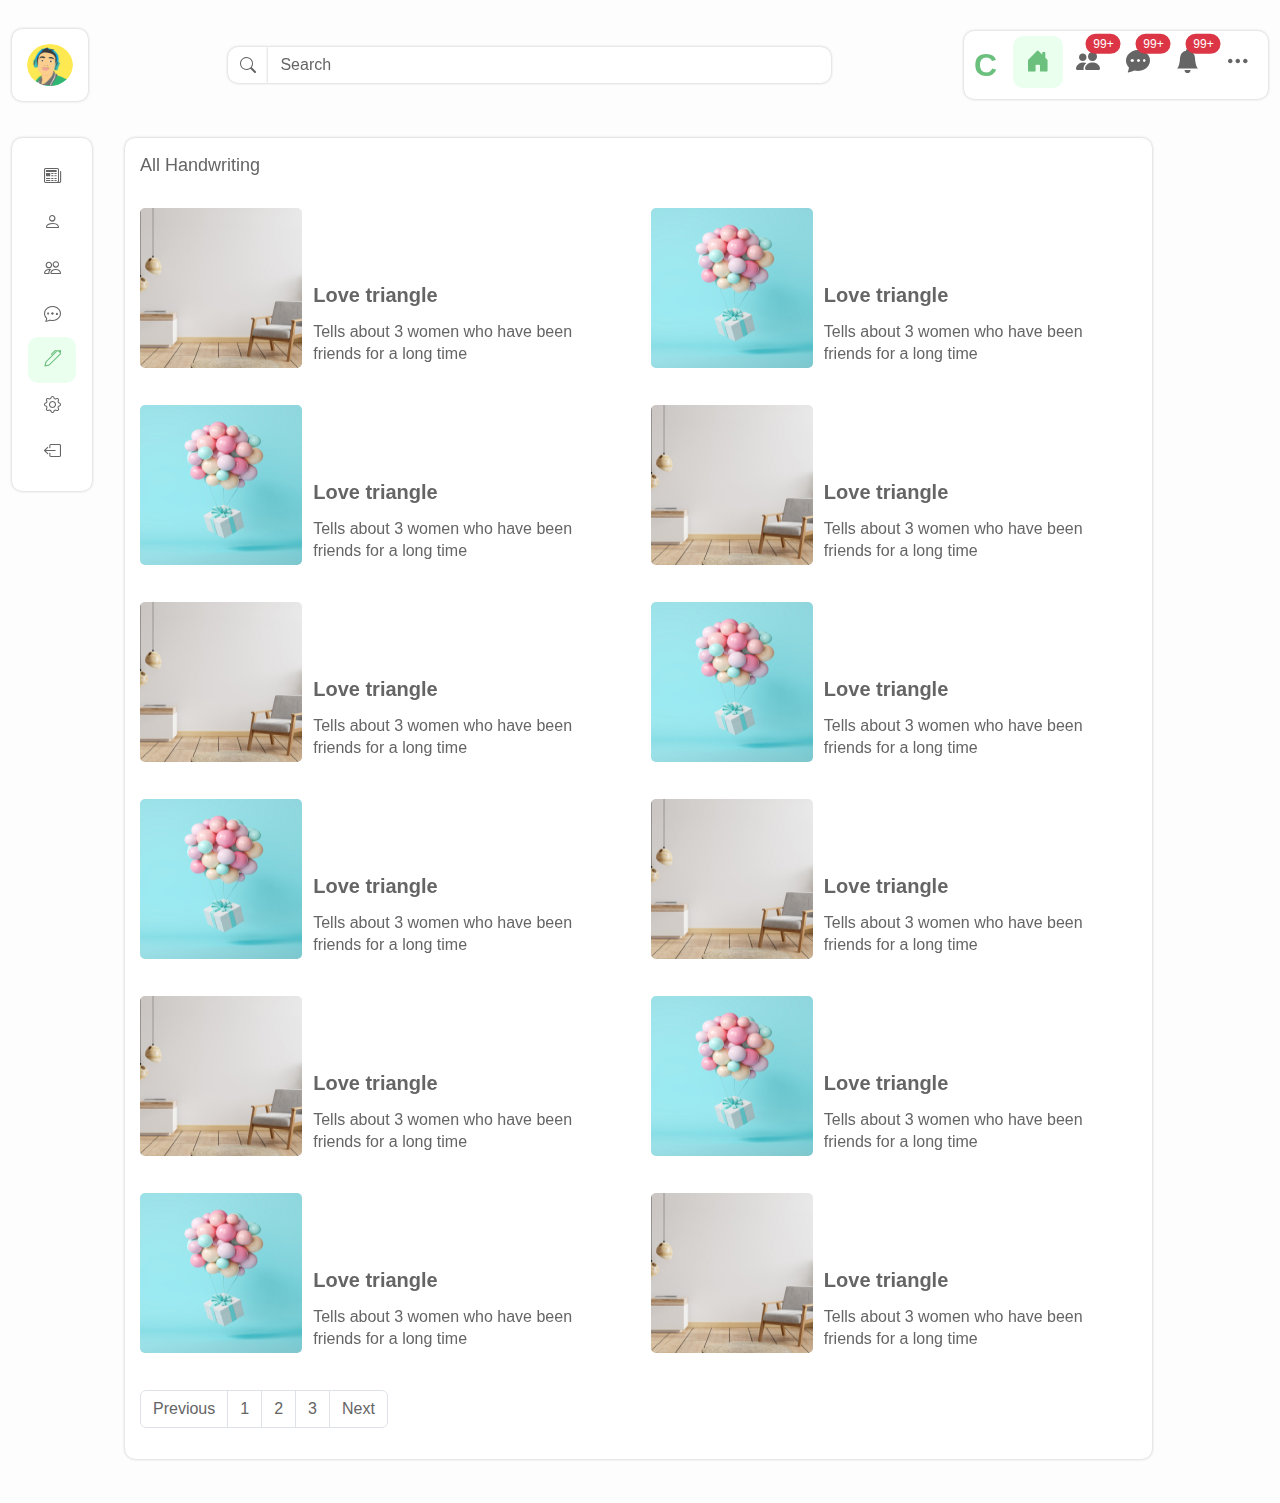
==== handwriting.html @ 47531dc4 "first commit" ====
<!DOCTYPE html>
<html lang="en">
  <head>
    <meta charset="utf-8" />
    <meta
      name="viewport"
      content="width=device-width, initial-scale=1, shrink-to-fit=no"
    />
    <meta name="description" content="" />
    <meta name="author" content="" />

    <title>Handwriting - Curhatan</title>

    <link href="https://unpkg.com/aos@2.3.1/dist/aos.css" rel="stylesheet" />
    <link href="style/style.css" rel="stylesheet" />
    <link href="https://cdn.jsdelivr.net/npm/bootstrap@5.0.2/dist/css/bootstrap.min.css" rel="stylesheet">
    <link rel="stylesheet" href="https://cdn.jsdelivr.net/npm/bootstrap-icons@1.5.0/font/bootstrap-icons.css">
    <link href="/vendor/owl/css/owl.carousel.min.css">
    <link href="/vendor/owl/css/owl.theme.default.min.css">
   
  </head>

  <body style="background-color: #fdfdfd";>
    
        <nav class="navbar navbar-light navbar-expand-lg bg-none mt-3">
            <div class="container-fluid">
                <div class="navbar-brand brand-profil" data-aos="fade-right"
                data-aos-offset="300"
                data-aos-easing="ease-in-sine">
            <a href="#" class="profil-home d-flex">
                <img src="images/vektorku2 1.svg" class="rounded-circle" alt="#">
                    <div class="list-group list-group-flush list-text-profil">
                        <h4 class="list-group-item list-profil-home list-text-title">Alfian syahputra</h4>
                    <p class="list-group-item list-profil-home">@alfiansyahptr</p>
                </div>
            </a>
        </div>
        <form class="d-flex form-search" data-aos="fade-down"
         data-aos-offset="300"
            data-aos-easing="ease-in-sine">
                    <span class="input-group-text" id="addon-wrapping"><i class="bi bi-search"></i></span>
                <input class="form-control me-2" type="search"  placeholder="Search" aria-label="Search">
            </form>
        <button class="navbar-toggler" type="button" data-bs-toggle="collapse" data-bs-target="#navbarNav"
            aria-controls="navbarSupportedContent" aria-expanded="false" aria-label="Toggle navigation" data-aos="fade-left"
         data-aos-offset="300"
         data-aos-easing="ease-in-sine">
                <span class="navbar-toggler-icon"></span>
            </button>
        <div class="collapse navbar-collapse navbar-collapse-home" id="navbarNav" data-aos="fade-left"
         data-aos-offset="300"
         data-aos-easing="ease-in-sine">
            <ul class="navbar-nav nav-home ">
                <li class="navbar-brand  ">
                    C
                </li>
                <li class="nav-item">
                    <a class="nav-link active" aria-current="page" href="#"><i class="bi bi-house-door-fill"></i></a>
                </li>
                <li class="nav-item">
                    <a class="nav-link position-relative" href="#"><i class="bi bi-people-fill"> </i>
                        <span class="position-absolute top-0 start-100 translate-middle badge rounded-pill bg-danger badge-home mt-2">
                        99+
                        <span class="visually-hidden">unread messages</span>
                    </span></a>
                </li>
                <li class="nav-item">
                    <a class="nav-link position-relative" href="#"><i class="bi bi-chat-dots-fill"></i>
                        <span class="position-absolute top-0 start-100 translate-middle badge rounded-pill bg-danger badge-home mt-2">
                        99+
                        <span class="visually-hidden">unread messages</span>
                    </span></a>
                </li>
                <li class="nav-item">
                    <a class="nav-link position-relative" href="#"><i class="bi bi-bell-fill"></i>
                        <span class="position-absolute top-0 start-100 translate-middle badge rounded-pill bg-danger badge-home mt-2">
                        99+
                        <span class="visually-hidden">unread messages</span>
                    </span></a>
                </li>
                <li class="nav-item">
                    <a class="nav-link" href="#"><i class="bi bi-three-dots"></i></a>
                </li>
            </ul>
        </div>
      
    </div>
</nav>

<div class="page-content-home mt-4 mb-4">
    <div class="container-fluid">
        <div class="d-flex">
            <div class="section-bar-left" data-aos="fade-right"
     data-aos-offset="300"
     data-aos-easing="ease-in-sine">
            <div class="list-menu-home p-3 ">
                <div class="list-group list-group-flush list-menu" >
                    <a href="home.html" class="list-group-item list-group-item-action">
                    <i class="bi bi-newspaper"></i><span>News feed</span></a>
                    <a href="profil.html" class="list-group-item list-group-item-action">
                    <i class="bi bi-person"></i><span>Profil</span></a>
                    <a href="#" class="list-group-item list-group-item-action">
                    <i class="bi bi-people"></i><span>Other users</span></a>
                    <a href="#" class="list-group-item list-group-item-action">
                    <i class="bi bi-chat-dots"></i><span>Chat</span></a>
                    <a href="handwriting.html" class="list-group-item list-group-item-action active">
                    <i class="bi bi-pen"></i><span>Hand writing</span></a>
                    <a href="#" class="list-group-item list-group-item-action">
                    <i class="bi bi-gear"></i><span>Setting</span></a>
                    <a href="#" class="list-group-item list-group-item-action">
                    <i class="bi bi-box-arrow-left"></i><span>Exit</span></a>
                </div>
            </div>
        </div>

        <!--Content-->
     <div class="section-content-home" data-aos="fade-up"
     data-aos-offset="300"
     data-aos-easing="ease-in-sine">
     <div class="row">
         <div class="col-sm-12">
             <div class="page-handwriting">
                 <div class="sq">
                    <div class="text-title">
                        <h3 class="title-page">
                            All Handwriting
                        </h3>
                        </div>
                        <div class="handwriting-a">
                          <div class="sec-col">
                              <div class="row">
                                <div class="col-md-6">
                                    <a href="read-handwriting.html" class="handwriting-link">
                                    <div class="card mb-4 card-handwriting" style="max-width: 100%;">
                                        <div class="row g-0">
                                            <div class="col-md-4">
                                                <img src="/images/living-room.jpg" class="img-fluid rounded-start" alt="#">
                                            </div>
                                            <div class="col-md-8">
                                                <div class="card-body card-my-handwriting">
                                                    <h5 class="card-title">Love triangle</h5>
                                                    <p class="card-text">Tells about 3 women who have been friends for a long time</p>
                                                </div>
                                            </div>
                                        </div>
                                    </div>
                                    </a>
                                </div>
                                <div class="col-md-6">
                                    <a href="read-handwriting.html" class="handwriting-link">
                                    <div class="card mb-4 card-handwriting" style="max-width: 100%;">
                                        <div class="row g-0">
                                            <div class="col-md-4">
                                                <img src="/images/ballons.jpg" class="img-fluid rounded-start" alt="#">
                                            </div>
                                            <div class="col-md-8">
                                                <div class="card-body card-my-handwriting">
                                                    <h5 class="card-title">Love triangle</h5>
                                                    <p class="card-text">Tells about 3 women who have been friends for a long time</p>
                                                </div>
                                            </div>
                                        </div>
                                    </div>
                                    </a>
                                </div>
                              </div>
                          </div>
                            <div class="sec-col">
                                <div class="row">
                                    <div class="col-md-6">
                                        <a href="read-handwriting.html" class="handwriting-link">
                                        <div class="card mb-4 card-handwriting" style="max-width: 100%;">
                                            <div class="row g-0">
                                                <div class="col-md-4">
                                                    <img src="/images/ballons.jpg" class="img-fluid rounded-start" alt="#">
                                                </div>
                                                <div class="col-md-8">
                                                    <div class="card-body card-my-handwriting">
                                                        <h5 class="card-title">Love triangle</h5>
                                                        <p class="card-text">Tells about 3 women who have been friends for a long time</p>
                                                    </div>
                                                </div>
                                            </div>
                                        </div>
                                        </a>
                                    </div>
                                    <div class="col-md-6">
                                        <a href="read-handwriting.html" class="handwriting-link">
                                        <div class="card mb-4 card-handwriting" style="max-width: 100%;">
                                            <div class="row g-0">
                                                <div class="col-md-4">
                                                    <img src="/images/living-room.jpg" class="img-fluid rounded-start" alt="#">
                                                </div>
                                                <div class="col-md-8">
                                                    <div class="card-body card-my-handwriting">
                                                        <h5 class="card-title">Love triangle</h5>
                                                        <p class="card-text">Tells about 3 women who have been friends for a long time</p>
                                                    </div>
                                                </div>
                                            </div>
                                        </div>
                                        </a>
                                    </div>
                                </div>
                            </div>
                            <div class="sec-col">
                                <div class="row">
                                    <div class="col-md-6">
                                        <a href="read-handwriting.html" class="handwriting-link">
                                            <div class="card mb-4 card-handwriting" style="max-width: 100%;">
                                                <div class="row g-0">
                                                    <div class="col-md-4">
                                                        <img src="/images/living-room.jpg" class="img-fluid rounded-start" alt="#">
                                                    </div>
                                                    <div class="col-md-8">
                                                        <div class="card-body card-my-handwriting">
                                                            <h5 class="card-title">Love triangle</h5>
                                                            <p class="card-text">Tells about 3 women who have been friends for a long time</p>
                                                        </div>
                                                    </div>
                                                </div>
                                            </div>
                                        </a>
                                    </div>
                                    <div class="col-md-6">
                                        <a href="read-handwriting.html" class="handwriting-link">
                                            <div class="card mb-4 card-handwriting" style="max-width: 100%;">
                                                <div class="row g-0">
                                                    <div class="col-md-4">
                                                        <img src="/images/ballons.jpg" class="img-fluid rounded-start" alt="#">
                                                    </div>
                                                    <div class="col-md-8">
                                                        <div class="card-body card-my-handwriting">
                                                            <h5 class="card-title">Love triangle</h5>
                                                            <p class="card-text">Tells about 3 women who have been friends for a long time</p>
                                                        </div>
                                                    </div>
                                                </div>
                                            </div>
                                        </a>
                                    </div>
                                </div>
                            </div>
                            <div class="sec-col">
                                <div class="row">
                                    <div class="col-md-6">
                                        <a href="read-handwriting.html" class="handwriting-link">
                                            <div class="card mb-4 card-handwriting" style="max-width: 100%;">
                                                <div class="row g-0">
                                                    <div class="col-md-4">
                                                        <img src="/images/ballons.jpg" class="img-fluid rounded-start" alt="#">
                                                    </div>
                                                    <div class="col-md-8">
                                                        <div class="card-body card-my-handwriting">
                                                            <h5 class="card-title">Love triangle</h5>
                                                            <p class="card-text">Tells about 3 women who have been friends for a long time</p>
                                                        </div>
                                                    </div>
                                                </div>
                                            </div>
                                        </a>
                                    </div>
                                    <div class="col-md-6">
                                        <a href="read-handwriting.html" class="handwriting-link">
                                            <div class="card mb-4 card-handwriting" style="max-width: 100%;">
                                                <div class="row g-0">
                                                    <div class="col-md-4">
                                                        <img src="/images/living-room.jpg" class="img-fluid rounded-start" alt="#">
                                                    </div>
                                                    <div class="col-md-8">
                                                        <div class="card-body card-my-handwriting">
                                                            <h5 class="card-title">Love triangle</h5>
                                                            <p class="card-text">Tells about 3 women who have been friends for a long time</p>
                                                        </div>
                                                    </div>
                                                </div>
                                            </div>
                                        </a>
                                    </div>
                                </div>
                            </div>
                            <div class="sec-col">
                                <div class="row">
                                    <div class="col-md-6">
                                        <a href="read-handwriting.html" class="handwriting-link">
                                            <div class="card mb-4 card-handwriting" style="max-width: 100%;">
                                                <div class="row g-0">
                                                    <div class="col-md-4">
                                                        <img src="/images/living-room.jpg" class="img-fluid rounded-start" alt="#">
                                                    </div>
                                                    <div class="col-md-8">
                                                        <div class="card-body card-my-handwriting">
                                                            <h5 class="card-title">Love triangle</h5>
                                                            <p class="card-text">Tells about 3 women who have been friends for a long time</p>
                                                        </div>
                                                    </div>
                                                </div>
                                            </div>
                                        </a>
                                    </div>
                                    <div class="col-md-6">
                                        <a href="read-handwriting.html" class="handwriting-link">
                                            <div class="card mb-4 card-handwriting" style="max-width: 100%;">
                                                <div class="row g-0">
                                                    <div class="col-md-4">
                                                        <img src="/images/ballons.jpg" class="img-fluid rounded-start" alt="#">
                                                    </div>
                                                    <div class="col-md-8">
                                                        <div class="card-body card-my-handwriting">
                                                            <h5 class="card-title">Love triangle</h5>
                                                            <p class="card-text">Tells about 3 women who have been friends for a long time</p>
                                                        </div>
                                                    </div>
                                                </div>
                                            </div>
                                        </a>
                                    </div>
                                </div>
                            </div>
                            <div class="sec-col">
                                <div class="row">
                                    <div class="col-md-6">
                                        <a href="read-handwriting.html" class="handwriting-link">
                                            <div class="card mb-4 card-handwriting" style="max-width: 100%;">
                                                <div class="row g-0">
                                                    <div class="col-md-4">
                                                        <img src="/images/ballons.jpg" class="img-fluid rounded-start" alt="#">
                                                    </div>
                                                    <div class="col-md-8">
                                                        <div class="card-body card-my-handwriting">
                                                            <h5 class="card-title">Love triangle</h5>
                                                            <p class="card-text">Tells about 3 women who have been friends for a long time</p>
                                                        </div>
                                                    </div>
                                                </div>
                                            </div>
                                        </a>
                                    </div>
                                    <div class="col-md-6">
                                        <a href="read-handwriting.html" class="handwriting-link">
                                            <div class="card mb-4 card-handwriting" style="max-width: 100%;">
                                                <div class="row g-0">
                                                    <div class="col-md-4">
                                                        <img src="/images/living-room.jpg" class="img-fluid rounded-start" alt="#">
                                                    </div>
                                                    <div class="col-md-8">
                                                        <div class="card-body card-my-handwriting">
                                                            <h5 class="card-title">Love triangle</h5>
                                                            <p class="card-text">Tells about 3 women who have been friends for a long time</p>
                                                        </div>
                                                    </div>
                                                </div>
                                            </div>
                                        </a>
                                    </div>
                                </div>
                            </div>
                        </div>
                        <nav aria-label="Page navigation example mt-4 mb-4">
                            <ul class="pagination">
                                <li class="page-item"><a class="page-link" href="#">Previous</a></li>
                                <li class="page-item"><a class="page-link" href="#">1</a></li>
                                <li class="page-item"><a class="page-link" href="#">2</a></li>
                                <li class="page-item"><a class="page-link" href="#">3</a></li>
                                <li class="page-item"><a class="page-link" href="#">Next</a></li>
                            </ul>
                        </nav>
                   
                 </div>
             </div>
         </div>

                </div>
                    </div>
                        <div class="section-right-empety">
                            </div>
                                </div>
                                    </div>


    <!-- Bootstrap core JavaScript -->
<script src="/vendor/jquery/jquery.slim.min.js"></script>
<script src="/vendor/bootstrap/js/bootstrap.bundle.min.js"></script>
<script src="https://unpkg.com/aos@2.3.1/dist/aos.js"></script>
<script src="/vendor/owl/js/owl.carousel.min.js"> </script>
<script src="/js.js"></script>
<script>
      AOS.init();
    </script>
  </body>
</html>
---- style/style.css ----
* {
  font-family: "Ubuntu", sans-serif;
}

.background-waves {
  background-image: url("/images/wave.svg");
  background-repeat: no-repeat;
  background-size: cover;
  background-position: center;
}
.page-hero {
  margin-top: 80px;
}
.page-hero h1 {
  font-family: "Patrick Hand SC", cursive !important;
  font-weight: 600;
  font-size: 35px;
  line-height: 65px;
  color: #555555;
}
.page-hero p {
  font-weight: 100;
  font-size: 20px;
  line-height: 31px;
  color: #7e7e7e;
}
.text-form {
  font-weight: 300;
  font-size: 25px;
  line-height: 37px;
  color: #3b3b3b;
}
.page-hero img {
  margin-top: 20px;
  width: 500px;
}

.form-signin {
  box-shadow: 0px 0px 3px rgba(75, 75, 75, 0.25);
  border-radius: 10px;
  background-color: #ffff;
  margin-left: auto;
  width: 400px;
}
.form-signin h3 {
  font-weight: normal;
  font-size: 20px;
  line-height: 37px;
  color: #656565;
  text-align: center;
}
.btn-primary {
  background-color: #6bc07e !important;
  border: 1px solid #6bc07e !important;
  transition: 1s all ease;
}
.form-signin .text-infologin {
  font-weight: normal;
  font-size: 16px;
  line-height: 27px;
  text-align: center;
  color: #858585;
}
.social-login {
  width: 365px;

  margin: 0 auto;
  margin-bottom: 14px;
}

.form-social .facebook-btn {
  width: 170px;
  color: #ffff;
  background-color: #3c589c;
}

.form-social .google-btn {
  width: 170px;
  margin-left: 18px;
  color: #ffff;
  background-color: #ee6969;
}
.social-login,
.google-btn:hover {
  color: #383838 !important;
}
.text-infocreate {
  text-decoration: none;
  color: #6bc07e;
  margin-left: 3px;
}

@media (max-width: 990px) {
  .form-signin {
    margin: 0 auto;
  }
}
.form-gender {
  width: 365px;

  margin-bottom: 14px;
}
.form-female {
  display: block;
  color: #212529;
  background-clip: padding-box;
  border: 1px solid #ced4da;
  background-color: #ffff;
  width: 160px;
  padding: 5px;
  border-radius: 0.25rem;
  transition: border-color 0.15s ease-in-out, box-shadow 0.15s ease-in-out;
}
.form-male {
  border-radius: 0.25rem;
  display: block;
  color: #212529;
  background-clip: padding-box;
  border: 1px solid #ced4da;
  background-color: #ffff;
  width: 160px;
  padding: 5px;

  transition: border-color 0.15s ease-in-out, box-shadow 0.15s ease-in-out;
}
.form-check .form-check-input {
  margin-left: -15px !important;
  margin-right: 10px;
}
.form-label {
  font-weight: normal;
  font-size: 16px;
  line-height: 27px;
  text-align: center;
  color: #666666;
}
.form-check-input:focus {
  border-color: #6bc07e !important;
  outline: 0;
  box-shadow: 0 0 0 0.25rem rgba(56, 238, 177, 0.25);
}
.form-check-input:checked {
  background-color: #6bc07e !important;
  border-color: #6bc07e !important;
}
.form-control:focus {
  border-color: #6bc07e !important;
  outline: 10px #6bc07e;
  box-shadow: 0 0 0 0.25rem rgba(0, 255, 76, 0.25);
}
.btn-primary:hover {
  opacity: 0.5;
}
.info-form span {
  font-weight: 300;
  font-size: 16px;
  line-height: 28px;
  color: #858585;
}
.form-check-label {
  font-weight: 300;
  font-size: 16px;
  line-height: 28px;
  color: #666666;
}
.img-profil-home img {
  margin-left: 18px;
}

.form-search {
  margin: 0 auto;
}
.form-search input::placeholder {
  color: #656565;
}
.form-search input {
  background: #ffffff;
  box-shadow: 0px 0px 3px rgba(0, 0, 0, 0.25);
  border-radius: 0px 10px 10px 0px !important;
  border: 0px !important;
  width: 563px;
}
.navbar-collapse-home {
  flex-grow: 0 !important;
}
.nav-home {
  background: #ffffff;
  box-shadow: 0px 0px 3px rgba(0, 0, 0, 0.25);
  border-radius: 10px !important;
  border: 0px !important;
  margin-left: auto;
  padding: 5px;
}
.input-group-text {
  background: #ffffff !important;
  box-shadow: 0px 0px 3px rgba(0, 0, 0, 0.25);
  border-radius: 10px 0px 0px 10px !important;
  border: 0px !important;
}
.input-group-text i {
  font-weight: 300;
  font-size: 16px;
  line-height: 19px;
  color: #656565;
}

.nav-item a .bi {
  font-size: 24px;
  margin-left: 5px;
  margin-right: 5px;
}
.nav-item .nav-link {
  margin-top: 5px;
  margin-bottom: 5px;
}
.nav-item .active {
  color: #6bc07e !important;
  background-color: #eaffee;
  border-radius: 10px;
}
.nav-home .navbar-brand {
  font-size: 32px;
  margin-left: 10px;
  font-weight: bold;
  color: #6bc07e !important;
}
.profil-home {
  background: #ffffff;
  box-shadow: 0px 0px 3px rgba(0, 0, 0, 0.25);
  border-radius: 10px !important;
  border: 0px !important;
  padding: 15px;
  text-decoration: none;
}
.list-profil-home {
  margin-right: 20px;
  margin-left: 10px;
  margin-bottom: 0px !important;
  border: 0px !important;
  padding: 0px !important;
}
.list-text-profil h4 {
  margin-bottom: 5px !important;
  font-weight: normal;
  font-size: 18px;
  line-height: 22px;
  color: #2d2d2d;
  margin-top: 5px !important;
}

.list-text-profil p {
  font-weight: 300;
  font-size: 15px;
  line-height: 19px;
  color: #656565;
  margin-top: 0px !important;
}
.badge-home {
  margin-left: -10px;
  max-width: 35px;
  font-size: 12px !important;
  font-weight: 300 !important;
}
.navbar-toggler {
  border: 0px !important;
}
.navbar-toggler .navbar-toggler-icon {
  color: #6bc07e !important;
}
.section-bar-left .list-menu-home {
  background: #ffffff;
  box-shadow: 0px 0px 3px rgba(0, 0, 0, 0.25);
  border: 0px !important;
  margin-right: 13px;
  width: 233px;
  border-radius: 10px;
}
.list-menu-home {
  transition: width 0.5s !important;
}
.list-menu-home a {
  font-weight: 300;
  font-size: 17px;
  line-height: 30px;
  color: #656565 !important;
  border: 0px !important;
}
.list-menu-home i {
  margin-right: 10px;
}
.list-menu-home .active {
  background-color: #eaffee !important;
  border-radius: 10px;
  color: #6bc07e !important;
}
.section-content-home {
  margin: 0 auto;
}
.content-home-post {
  background: #ffffff;
  box-shadow: 0px 0px 3px rgba(0, 0, 0, 0.25);
  border-radius: 10px !important;
  border: 0px !important;
  width: 602px;
  padding: 15px;
}

.content-home-post h3 {
  font-weight: 300;
  font-size: 18px;
  line-height: 25px;
  color: #656565;
}

.home-post {
  background: #ffffff;
  border: 1px solid #c0c0c0;
  box-sizing: border-box;
  border-radius: 10px;
  height: 100px;
}
.home-post a {
  text-decoration: none;
}
.home-post a img {
  width: 30px;
}
.home-post a span {
  font-weight: 300;
  font-size: 16px;
  line-height: 18px;
  color: #c0c0c0;
  margin-left: 10px;
}
.content-home-post .btn-feeling {
  background: #eaffee;
  border-radius: 5px;
  padding: 6px;
  text-decoration: none;
}
.content-home-post .btn-feeling i {
  font-weight: 300;
  font-size: 15px;
  line-height: 18px;
  color: #6bc07e;
}
.content-home-post span {
  color: #6bc07e;
}
.content-home-post .btn-feeling span {
  margin-left: 5px;
}
.content-home-post .btn-post {
  background: #eaffee;
  border-radius: 5px;
  padding: 6px;
  text-decoration: none;
  margin-left: auto !important;
  font-weight: 300;
  font-size: 15px;
  line-height: none;
  color: #6bc07e;
}
.content-home-post .btn-post span {
  margin-left: 5px;
}
.home-right-handwriting {
  width: 303px;
  background: #ffffff;
  box-shadow: 0px 0px 3px rgba(0, 0, 0, 0.25);
  border-radius: 10px !important;
  border: 0px !important;
  margin-left: 10px;
  padding: 15px;
}
.home-right-handwriting .text-title-handwriting {
  font-weight: 300;
  font-size: 18px;
  line-height: 25px;
  color: #656565;
}
.card-handwriting {
  border: 0px !important;
}
.home-right-handwriting .card-title {
  font-weight: bold;
  font-size: 15px;
  line-height: 22px;
  color: #656565;
}
.home-right-handwriting .card-text {
  font-weight: 300;
  font-size: 12px;
  line-height: 18px;
  color: #656565;
}
.home-right-handwriting .card-handwriting img {
  border-radius: 5px !important;
  width: 85px;
  height: 140px;
}

.card-handwriting .card-title,
.card-text {
  margin-left: -5px;
}
.post-name .post-name-title {
  font-weight: bold;
  font-size: 16px;
  line-height: 24px;
  color: #2d2d2d;
}
.post-name .post-name-subtitle {
  font-weight: 300;
  font-size: 13px;
  line-height: 19px;
  color: #c0c0c0;
}
.post-content .text-content {
  font-weight: 300;
  font-size: 15px;
  line-height: 22px;
  color: #656565;
}
.post-content .btn-feeling-opinion {
  text-decoration: none;
  color: #656565;
}
.post-content .btn-sad {
  margin-left: 15px;
}
.post-content .btn-comment {
  margin-left: auto;
}
.post-content .btn-feeling-opinion span {
  margin-left: 5px;
  font-weight: normal;
  font-size: 16px;
  line-height: 16px;
  color: #656565;
}
.post-content .btn-feeling-opinion i {
  font-size: 22px;
}
.post-comment {
  margin-top: -12px;
}
.post-comment img {
  width: 30px;
}
.post-comment .post-comment-name {
  font-weight: 500;
  font-size: 16px;
  line-height: 19px;
  color: #2d2d2d;
}
.post-comment .post-comment-people {
  font-weight: 300;
  font-size: 14px;
  line-height: 16px;
  margin-top: 6px;
  color: #656565;
}
.post-comment .comment-home-post .post-comment-name,
.post-comment-people {
  margin-top: 15px;
}
.form-comment input {
  border-radius: 21px 0 0 21px;
}
.form-comment span {
  margin-left: -10px;
  border-radius: 0 10px 10px 0 !important;
  box-shadow: none !important;
  border: 1px solid #bfbfbf !important;
  cursor: pointer;
  background-color: #eaffee !important;
}
.form-comment i {
  color: #6bc07e !important;
  font-size: 20px !important;
}
.content-home-handwriting h3 {
  font-weight: 300;
  font-size: 18px;
  line-height: 25px;
  color: #656565;
}
.content-home-handwriting {
  display: none;
  background: #ffffff;
  box-shadow: 0px 0px 3px rgba(0, 0, 0, 0.25);
  border-radius: 10px !important;
  border: 0px !important;
  padding: 15px;
}
.card-handwriting img {
  border-radius: 5px !important;
  width: 120px;
}
.card-handwriting .card-title {
  margin-bottom: 15px;
  font-weight: bold;
  font-size: 20px;
  line-height: 22px;
  color: #656565;
}
.card-handwriting .card-text {
  font-weight: 300;
  font-size: 16px;
  line-height: 22px;
  color: #656565;
}
.content-home-handwriting .text-card-handwriting {
  margin-left: 4px;
}
.page-profil-user {
  background: #ffffff;
  box-shadow: 0px 0px 3px rgba(0, 0, 0, 0.25);
  border-radius: 10px !important;
  border: 0px !important;
  margin-bottom: 10px;
  margin-left: 20px;
}
.cover-sampul img {
  width: 100%;
}
.img-profil-user-sampul {
  padding: 0px !important;
}
.cover-sampul .rounded {
  border-radius: 10px !important;
}
.profil-img img {
  border-radius: 50%;
  border: 1px solid rgba(0, 0, 0, 0.1);
}
.avatar-130 {
  width: 140px;
  line-height: 130px;
  font-size: 1.6rem;
}
.profil-user {
  padding-bottom: 10px;
  margin-top: -100px;
}
.text-user-name-profil {
  font-weight: normal;
  font-size: 23px;
  line-height: 27px;
  color: #656565;
}
.sosial-media-user {
  margin-top: 15px !important;
}
.sosial-media-user a {
  margin-right: 10px;
}
.sosial-media-user i {
  font-size: 20px;
  color: #656565;
}
.section-right-empety {
  background-color: transparent;
  width: 180px;
}
.info-follower-user-profil {
  width: 100%;
}
.follower-information {
  margin-top: 40px;
  margin-left: auto;
}
.follower-information td {
  width: 100px;
}
.follower-information thead {
  font-weight: bold;
  font-size: 17px;
  line-height: 24px;
  color: #656565;
}
.follower-information tbody {
  font-weight: 300;
  font-size: 16px;
  line-height: 22px;
  color: #656565;
}
.follower-information tbody,
thead {
  text-align: center;
}
.action-sampul {
  width: 100%;
}
.nav-action-sampul {
  display: flex;
}
.action-sampul ul {
  position: absolute;
  left: auto;
  right: 0;
  top: auto;
  bottom: 250px;
}
.action-sampul ul li {
  list-style: none;
}
.action-sampul ul li a {
  border-radius: 50%;
  padding: 15px;
  background-color: #ffff;
  margin: 0 25px 0 0;
  font-size: 30px;
  line-height: 20px;
  display: block;
  text-align: center;
  color: #6bc07e;
}
.action-sampul ul li a:hover {
  background-color: #e4e4e4;
}
.table-information-profil {
  background: #ffffff;
  box-shadow: 0px 0px 3px rgba(0, 0, 0, 0.25);
  border-radius: 10px !important;
  border: 0px !important;
  padding: 0px !important;
  margin-left: 20px;
  margin-bottom: 10px;
}
.nav-item .nav-link {
  margin-top: 0px;
  margin-bottom: 0px;
}
.nav-pills .nav-link:hover {
  color: #6bc07e;
}
.nav-pills .nav-link.active {
  border-radius: 10px !important;
  background-color: #eaffee !important;
}
.nav-item .nav-link {
  color: #656565;
}
.view-information-profil .informasi-profil {
  margin-left: 20px;
  margin-bottom: 10px;
}

.tab-timeline .timeline-right {
  background: #ffffff;
  box-shadow: 0px 0px 3px rgba(0, 0, 0, 0.25);
  border-radius: 10px !important;
  border: 0px !important;
  padding: 15px;
  margin-bottom: 20px;
  width: 100%;
}
.timeline-right h3 {
  font-weight: 500;
  font-size: 18px;
  line-height: 25px;
  color: #656565;
}
.timeline-right p {
  font-weight: 300;
  margin-top: 10px;
  font-size: 15px;
  line-height: 19px;
  color: #656565;
}
.timeline-right .card-handwriting-profil {
  border: 0px !important;
}
.timeline-right .card-handwriting-profil .card-text {
  font-weight: 300;
  font-size: 12px;
  line-height: 20px;
  color: #656565;
}
.timeline-right .card-handwriting-profil .card-title {
  margin-left: -8px;
  font-weight: bold;
  font-size: 14px;
  line-height: 19px;
  color: #656565;
}
.timeline-right .card-handwriting-profil img {
  border-radius: 5px !important;
}
.card-handwriting-profil {
  width: 100%;
}
.timeline-left .content-home-post {
  width: 100% !important;
}

.handwriting-profil {
  background: #ffffff;
  box-shadow: 0px 0px 3px rgba(0, 0, 0, 0.25);
  border-radius: 10px !important;
  border: 0px !important;
  padding: 15px;
  margin-bottom: 20px;
  width: 100%;
}
.handwriting-profil .create-handwriting-profil a {
  font-size: 35px;
  text-decoration: none;
}
.handwriting-profil .create-handwriting-profil span {
  margin-left: 10px;
  font-weight: normal;
  font-size: 18px;
  color: #656565;
}
.handwriting-profil .create-handwriting-profil a i {
  color: #656565;
}
.handwriting-profil h3 {
  font-weight: 300;
  font-size: 18px;
  line-height: 25px;
  color: #656565;
  margin-bottom: 15px;
}
.action-my-handwriting {
  width: 100%;
}
.action-my-handwriting-item {
  margin-top: 130px;
  display: flex;
  margin-left: auto;
}
.action-my-handwriting ul li {
  list-style: none;
  margin-left: 10px;
  margin-right: 10px;
}
.action-my-handwriting ul li a {
  text-decoration: none;
  color: #656565;
}
.action-my-handwriting ul li a span {
  margin-left: 10px;
  font-weight: normal;
  font-size: 16px;
  line-height: 14px;
  color: #656565;
}
.home-right-handwriting .card-my-handwriting {
  margin-top: 25px;
}
.card-my-handwriting {
  margin-top: 60px;
}
.handwriting-a a {
  text-decoration: none;
}

.card-handwriting img {
  width: 200px;
  height: 160px;
}
.pagination a {
  color: #656565;
}
.sq {
  background: #ffffff;
  box-shadow: 0px 0px 3px rgba(0, 0, 0, 0.25);
  border-radius: 10px !important;
  border: 0px !important;
  padding: 15px;
  margin-bottom: 20px;
  width: 100%;
  margin-left: 20px;
}
.title-page {
  font-weight: 500;
  font-size: 18px;
  line-height: 25px;
  color: #656565;
  margin-bottom: 30px;
}
.page-handwriting .text-title-read-handwriting h3 {
  font-weight: 500;
  font-size: 23px;
  line-height: 34px;
  color: #656565;
  margin-top: 10px;
  margin-bottom: 0px !important;
}
.page-handwriting .text-subtitle-read-handwriting p {
  font-weight: 300;
  font-size: 17px;
  line-height: 25px;
  color: #656565;
  margin-top: 5px;
}
.subtitle-q .q-s {
  width: 180px;
  margin: 0 auto;
}
.subtitle-q .q-a {
  display: flex;
}
.subtitle-q .q-q {
  color: #656565;
  margin-left: 6px;
  margin-right: 6px;
}
.subtitle-q .q-q span {
  margin-left: 5px;
}
.text-title-read-handwriting {
  margin-top: 50px;
}
.text-read-handwriting {
  font-weight: 300;
  font-size: 16px;
  line-height: 30px;
  color: #656565;
}
.box-comment {
  display: flex;
}
.img-comment img {
  width: 50px;
  margin-right: 10px;
}

.user-comment h3 {
  font-weight: normal;
  font-size: 18px;
  line-height: 19px;
  color: #656565;
}
.user-comment p {
  font-weight: 300;
  font-size: 16px;
  line-height: 20px;
  color: #656565;
}
@media (max-width: 1335px) {
  .section-bar-left .list-menu-home {
    width: 80px;
  }
  .section-bar-left .list-menu-home:hover {
    width: 233px;
  }
  .section-bar-left .list-menu-home:hover .list-menu a span {
    display: inline-block;
  }
  .section-bar-left .list-menu-home span {
    display: none;
  }

  .list-text-profil {
    display: none !important;
  }
  .timeline-right .card-handwriting-profil img {
    height: 100px;
  }
}
@media (max-width: 767px) {
  .form-search input {
    width: 20rem !important;
  }
  .content-home-post {
    width: 550px;
  }

  .action-sampul ul {
    bottom: 280px;
  }
  .action-sampul ul li a {
    box-shadow: 0px 0px 3px rgba(0, 0, 0, 0.25);
  }
  .action-sampul ul li a {
    font-size: 20px !important;
  }
  .avatar-130 {
    width: 100px;
  }
  .profil-user {
    margin-top: -70px;
  }
  .text-user-name-profil {
    font-weight: normal;
    font-size: 18px;
  }
  .follower-information {
    margin-top: 40px;
    margin-bottom: 25px;
    margin-left: auto !important;
    margin-right: auto !important;
  }
  .card-handwriting-profil img {
    width: 100%;
    height: 100%;
    border-radius: 5px !important;
  }
  .card-handwriting-profil .card-body {
    margin-top: 0px !important;
    margin-left: 0px !important;
  }
  .card-handwriting .col-md-4 {
    flex: 0 0 auto;
    width: 33.33333333%;
  }
  .card-handwriting .col-md-8 {
    flex: 0 0 auto;
    width: 66.66666667%;
  }
  .card-my-handwriting {
    margin-top: 40px !important;
  }
  .action-my-handwriting-item {
    margin-top: -5px !important;
    margin-left: auto;
    margin-right: auto;
  }
}
@media (max-width: 560px) {
  .form-search input {
    width: 100% !important;
  }
  .profil-home img {
    width: 20px;
  }
  .content-home-post {
    width: 400px;
  }
  .section-bar-left .list-menu-home {
    margin-right: 13px;
    width: 50px;
  }
  .section-bar-left .list-menu-home a {
    margin-left: -7px;
  }
  .section-bar-left .list-menu-home i {
    margin-left: -8px;
  }
  .home-post a span {
    font-size: 14px;
  }
  .home-post a img {
    width: 25px;
  }
  .content-home-post h3 {
    font-weight: bold;
    font-size: 16px;
  }
  .home-post {
    height: 80px;
  }
  .content-home-handwriting {
    display: block;
    width: 400px;
  }
  .content-home-handwriting .col-md-4 {
    width: 33.33333333%;
    flex: 0 0 auto;
  }
  .content-home-handwriting .col-md-8 {
    flex: 0 0 auto;
    width: 66.66666667%;
  }
  .avatar-130 {
    width: 80px;
    line-height: 130px;
    font-size: 1.6rem;
  }
  .profil-user {
    margin-top: -50px;
  }
  .action-sampul ul {
    bottom: 280px;
  }
  .action-sampul ul li a {
    padding: 10px !important;
    font-size: 18px !important;
  }
  .page-profil-user,
  .table-information-profil,
  .informasi-profil {
    margin-left: 0px !important;
    width: 100%;
  }
}
@media (max-width: 991px) {
  .nav-home {
    width: 300px;
    display: block !important;
  }
  .nav-home li {
    margin: 0 5px;
    display: inline-flex;
  }
  .badge-home {
    margin-left: -1px;
  }
  .home-right-handwriting {
    display: none;
  }
  .action-sampul ul li a {
    font-size: 20px;
  }
  .form-search input {
    width: 30rem;
  }
  .timeline-right .card-handwriting-profil {
    display: block !important;
  }

  .timeline-right .card-handwriting-profil .card-text {
    line-height: 25px;
    font-size: 17px;
  }
  .timeline-right .card-handwriting-profil .card-title {
    line-height: 30px;
    font-weight: bold;
    font-size: 20px;
  }
  .timeline-right .card-handwriting-profil img {
    width: 100%;
    height: 100%;
  }
  .card-handwriting-profil .card-body {
    margin-top: 120px;
    margin-left: 20px;
  }
  .card-my-handwriting h5 {
    font-weight: bold;
    font-size: 16px;
  }
  .card-my-handwriting {
    margin-top: 30px;
  }
  .card-handwriting img {
    width: 200px;
    height: 150px;
  }
}
@media (max-width: 494px) {
  .action-sampul ul li a {
    padding: 8px !important;
    font-size: 18px !important;
  }
  .action-sampul ul {
    bottom: 300px;
  }
  .avatar-130 {
    width: 60px;
  }
  .profil-user {
    margin-top: -40px;
  }
  .card-my-handwriting {
    margin-top: 40px !important;
  }
}
@media (max-width: 390px) {
  .form-search input {
    width: 120px !important;
  }
  .action-sampul ul li a {
    margin: 0px 12px 0px 0px !important;
  }
  .action-sampul ul {
    bottom: 340px;
  }
}
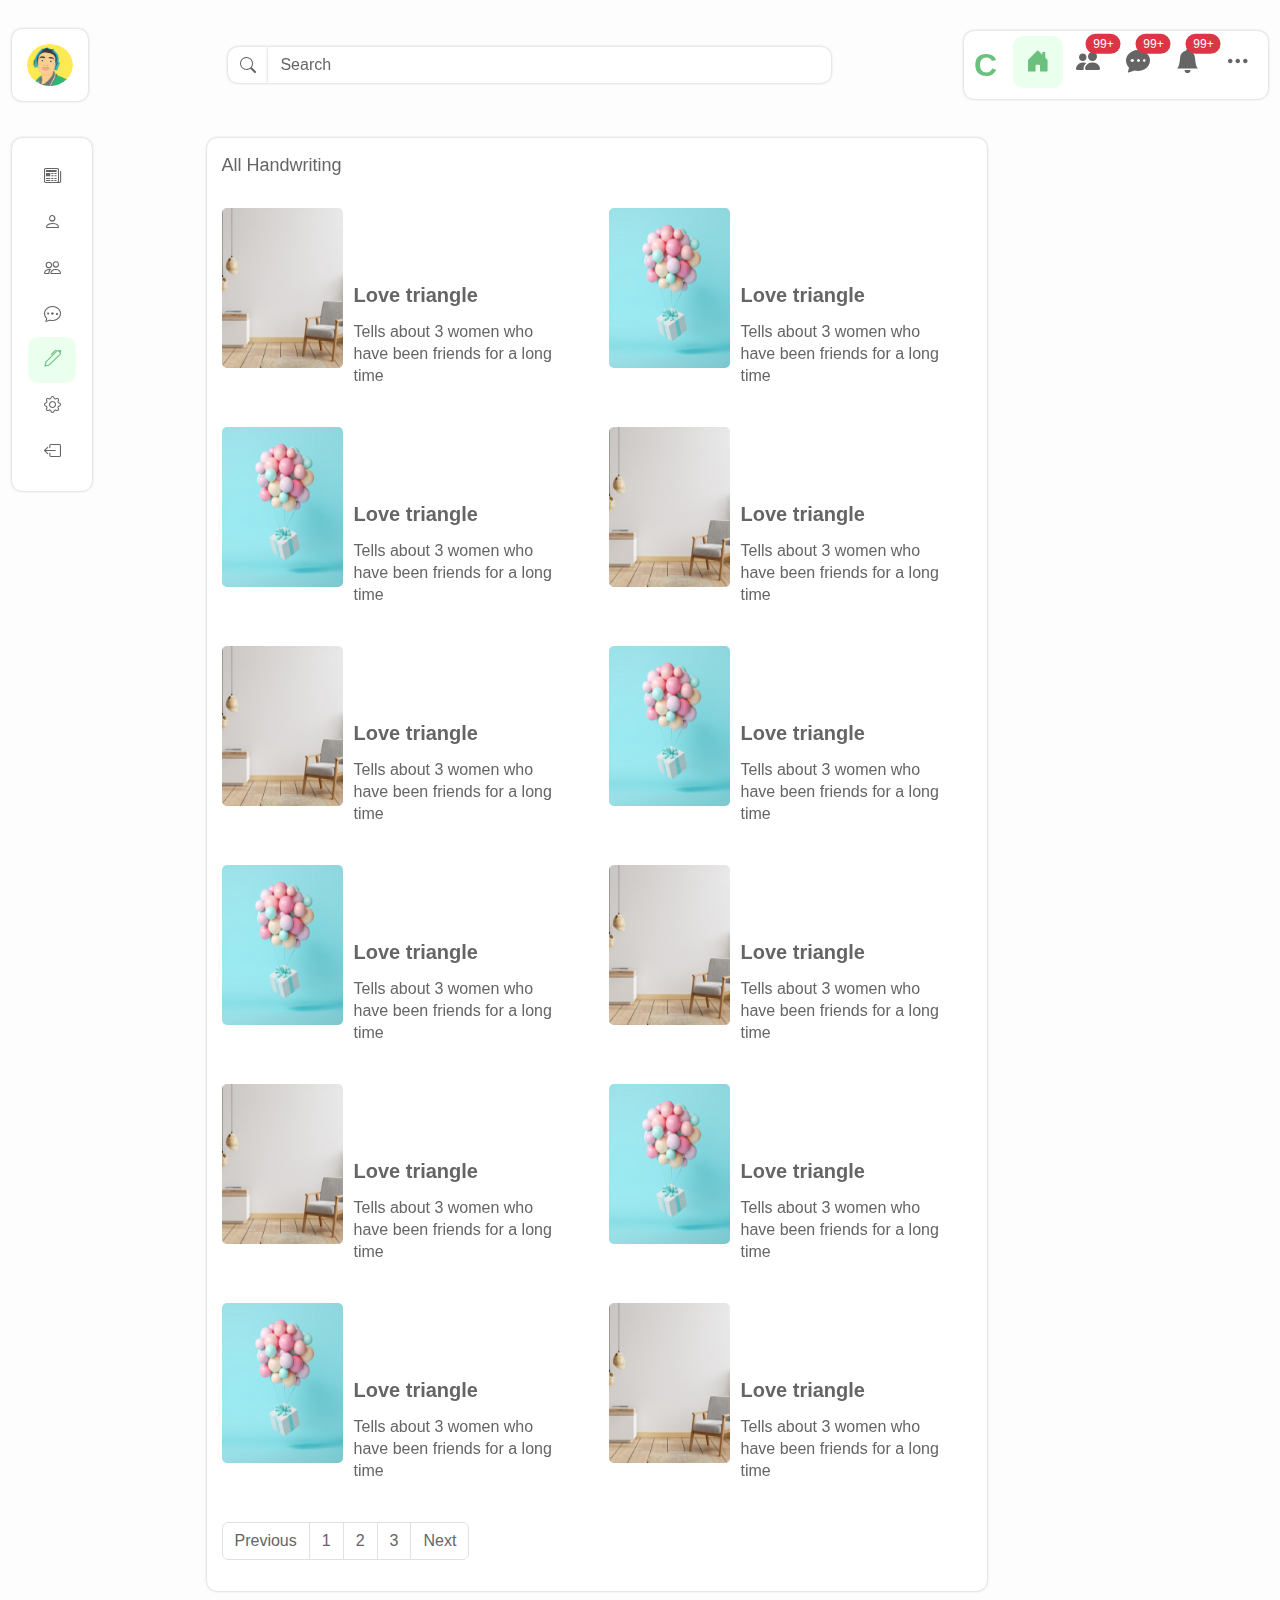
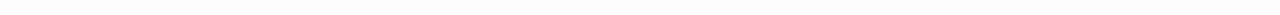
==== commit cdab8177: "edit semua" ====
--- a/handwriting.html
+++ b/handwriting.html
@@ -15,9 +15,7 @@
     <link href="style/style.css" rel="stylesheet" />
     <link href="https://cdn.jsdelivr.net/npm/bootstrap@5.0.2/dist/css/bootstrap.min.css" rel="stylesheet">
     <link rel="stylesheet" href="https://cdn.jsdelivr.net/npm/bootstrap-icons@1.5.0/font/bootstrap-icons.css">
-    <link href="/vendor/owl/css/owl.carousel.min.css">
-    <link href="/vendor/owl/css/owl.theme.default.min.css">
-   
+
   </head>
 
   <body style="background-color: #fdfdfd";>
@@ -89,8 +87,11 @@
 
 <div class="page-content-home mt-4 mb-4">
     <div class="container-fluid">
+        <div class="action-section-bar-left mb-2">
+            <button id="barlef" class="btn btn-secondary d-sm-none">Menu</button>
+        </div>
         <div class="d-flex">
-            <div class="section-bar-left" data-aos="fade-right"
+            <div class="section-bar-left" id="wrapper" data-aos="fade-right"
      data-aos-offset="300"
      data-aos-easing="ease-in-sine">
             <div class="list-menu-home p-3 ">
@@ -117,10 +118,10 @@
      <div class="section-content-home" data-aos="fade-up"
      data-aos-offset="300"
      data-aos-easing="ease-in-sine">
-     <div class="row">
-         <div class="col-sm-12">
+     
+         
              <div class="page-handwriting">
-                 <div class="sq">
+                 <div class="sq ">
                     <div class="text-title">
                         <h3 class="title-page">
                             All Handwriting
@@ -134,7 +135,7 @@
                                     <div class="card mb-4 card-handwriting" style="max-width: 100%;">
                                         <div class="row g-0">
                                             <div class="col-md-4">
-                                                <img src="/images/living-room.jpg" class="img-fluid rounded-start" alt="#">
+                                                <img src="images/living-room.jpg" class="img-fluid rounded-start" alt="#">
                                             </div>
                                             <div class="col-md-8">
                                                 <div class="card-body card-my-handwriting">
@@ -151,7 +152,7 @@
                                     <div class="card mb-4 card-handwriting" style="max-width: 100%;">
                                         <div class="row g-0">
                                             <div class="col-md-4">
-                                                <img src="/images/ballons.jpg" class="img-fluid rounded-start" alt="#">
+                                                <img src="images/ballons.jpg" class="img-fluid rounded-start" alt="#">
                                             </div>
                                             <div class="col-md-8">
                                                 <div class="card-body card-my-handwriting">
@@ -172,7 +173,7 @@
                                         <div class="card mb-4 card-handwriting" style="max-width: 100%;">
                                             <div class="row g-0">
                                                 <div class="col-md-4">
-                                                    <img src="/images/ballons.jpg" class="img-fluid rounded-start" alt="#">
+                                                    <img src="images/ballons.jpg" class="img-fluid rounded-start" alt="#">
                                                 </div>
                                                 <div class="col-md-8">
                                                     <div class="card-body card-my-handwriting">
@@ -189,7 +190,7 @@
                                         <div class="card mb-4 card-handwriting" style="max-width: 100%;">
                                             <div class="row g-0">
                                                 <div class="col-md-4">
-                                                    <img src="/images/living-room.jpg" class="img-fluid rounded-start" alt="#">
+                                                    <img src="images/living-room.jpg" class="img-fluid rounded-start" alt="#">
                                                 </div>
                                                 <div class="col-md-8">
                                                     <div class="card-body card-my-handwriting">
@@ -210,138 +211,138 @@
                                             <div class="card mb-4 card-handwriting" style="max-width: 100%;">
                                                 <div class="row g-0">
                                                     <div class="col-md-4">
-                                                        <img src="/images/living-room.jpg" class="img-fluid rounded-start" alt="#">
-                                                    </div>
-                                                    <div class="col-md-8">
-                                                        <div class="card-body card-my-handwriting">
-                                                            <h5 class="card-title">Love triangle</h5>
-                                                            <p class="card-text">Tells about 3 women who have been friends for a long time</p>
-                                                        </div>
-                                                    </div>
-                                                </div>
-                                            </div>
-                                        </a>
-                                    </div>
-                                    <div class="col-md-6">
-                                        <a href="read-handwriting.html" class="handwriting-link">
-                                            <div class="card mb-4 card-handwriting" style="max-width: 100%;">
-                                                <div class="row g-0">
-                                                    <div class="col-md-4">
-                                                        <img src="/images/ballons.jpg" class="img-fluid rounded-start" alt="#">
-                                                    </div>
-                                                    <div class="col-md-8">
-                                                        <div class="card-body card-my-handwriting">
-                                                            <h5 class="card-title">Love triangle</h5>
-                                                            <p class="card-text">Tells about 3 women who have been friends for a long time</p>
-                                                        </div>
-                                                    </div>
-                                                </div>
-                                            </div>
-                                        </a>
-                                    </div>
-                                </div>
-                            </div>
-                            <div class="sec-col">
-                                <div class="row">
-                                    <div class="col-md-6">
-                                        <a href="read-handwriting.html" class="handwriting-link">
-                                            <div class="card mb-4 card-handwriting" style="max-width: 100%;">
-                                                <div class="row g-0">
-                                                    <div class="col-md-4">
-                                                        <img src="/images/ballons.jpg" class="img-fluid rounded-start" alt="#">
-                                                    </div>
-                                                    <div class="col-md-8">
-                                                        <div class="card-body card-my-handwriting">
-                                                            <h5 class="card-title">Love triangle</h5>
-                                                            <p class="card-text">Tells about 3 women who have been friends for a long time</p>
-                                                        </div>
-                                                    </div>
-                                                </div>
-                                            </div>
-                                        </a>
-                                    </div>
-                                    <div class="col-md-6">
-                                        <a href="read-handwriting.html" class="handwriting-link">
-                                            <div class="card mb-4 card-handwriting" style="max-width: 100%;">
-                                                <div class="row g-0">
-                                                    <div class="col-md-4">
-                                                        <img src="/images/living-room.jpg" class="img-fluid rounded-start" alt="#">
-                                                    </div>
-                                                    <div class="col-md-8">
-                                                        <div class="card-body card-my-handwriting">
-                                                            <h5 class="card-title">Love triangle</h5>
-                                                            <p class="card-text">Tells about 3 women who have been friends for a long time</p>
-                                                        </div>
-                                                    </div>
-                                                </div>
-                                            </div>
-                                        </a>
-                                    </div>
-                                </div>
-                            </div>
-                            <div class="sec-col">
-                                <div class="row">
-                                    <div class="col-md-6">
-                                        <a href="read-handwriting.html" class="handwriting-link">
-                                            <div class="card mb-4 card-handwriting" style="max-width: 100%;">
-                                                <div class="row g-0">
-                                                    <div class="col-md-4">
-                                                        <img src="/images/living-room.jpg" class="img-fluid rounded-start" alt="#">
-                                                    </div>
-                                                    <div class="col-md-8">
-                                                        <div class="card-body card-my-handwriting">
-                                                            <h5 class="card-title">Love triangle</h5>
-                                                            <p class="card-text">Tells about 3 women who have been friends for a long time</p>
-                                                        </div>
-                                                    </div>
-                                                </div>
-                                            </div>
-                                        </a>
-                                    </div>
-                                    <div class="col-md-6">
-                                        <a href="read-handwriting.html" class="handwriting-link">
-                                            <div class="card mb-4 card-handwriting" style="max-width: 100%;">
-                                                <div class="row g-0">
-                                                    <div class="col-md-4">
-                                                        <img src="/images/ballons.jpg" class="img-fluid rounded-start" alt="#">
-                                                    </div>
-                                                    <div class="col-md-8">
-                                                        <div class="card-body card-my-handwriting">
-                                                            <h5 class="card-title">Love triangle</h5>
-                                                            <p class="card-text">Tells about 3 women who have been friends for a long time</p>
-                                                        </div>
-                                                    </div>
-                                                </div>
-                                            </div>
-                                        </a>
-                                    </div>
-                                </div>
-                            </div>
-                            <div class="sec-col">
-                                <div class="row">
-                                    <div class="col-md-6">
-                                        <a href="read-handwriting.html" class="handwriting-link">
-                                            <div class="card mb-4 card-handwriting" style="max-width: 100%;">
-                                                <div class="row g-0">
-                                                    <div class="col-md-4">
-                                                        <img src="/images/ballons.jpg" class="img-fluid rounded-start" alt="#">
-                                                    </div>
-                                                    <div class="col-md-8">
-                                                        <div class="card-body card-my-handwriting">
-                                                            <h5 class="card-title">Love triangle</h5>
-                                                            <p class="card-text">Tells about 3 women who have been friends for a long time</p>
-                                                        </div>
-                                                    </div>
-                                                </div>
-                                            </div>
-                                        </a>
-                                    </div>
-                                    <div class="col-md-6">
-                                        <a href="read-handwriting.html" class="handwriting-link">
-                                            <div class="card mb-4 card-handwriting" style="max-width: 100%;">
-                                                <div class="row g-0">
-                                                    <div class="col-md-4">
-                                                        <img src="/images/living-room.jpg" class="img-fluid rounded-start" alt="#">
+                                                        <img src="images/living-room.jpg" class="img-fluid rounded-start" alt="#">
+                                                    </div>
+                                                    <div class="col-md-8">
+                                                        <div class="card-body card-my-handwriting">
+                                                            <h5 class="card-title">Love triangle</h5>
+                                                            <p class="card-text">Tells about 3 women who have been friends for a long time</p>
+                                                        </div>
+                                                    </div>
+                                                </div>
+                                            </div>
+                                        </a>
+                                    </div>
+                                    <div class="col-md-6">
+                                        <a href="read-handwriting.html" class="handwriting-link">
+                                            <div class="card mb-4 card-handwriting" style="max-width: 100%;">
+                                                <div class="row g-0">
+                                                    <div class="col-md-4">
+                                                        <img src="images/ballons.jpg" class="img-fluid rounded-start" alt="#">
+                                                    </div>
+                                                    <div class="col-md-8">
+                                                        <div class="card-body card-my-handwriting">
+                                                            <h5 class="card-title">Love triangle</h5>
+                                                            <p class="card-text">Tells about 3 women who have been friends for a long time</p>
+                                                        </div>
+                                                    </div>
+                                                </div>
+                                            </div>
+                                        </a>
+                                    </div>
+                                </div>
+                            </div>
+                            <div class="sec-col">
+                                <div class="row">
+                                    <div class="col-md-6">
+                                        <a href="read-handwriting.html" class="handwriting-link">
+                                            <div class="card mb-4 card-handwriting" style="max-width: 100%;">
+                                                <div class="row g-0">
+                                                    <div class="col-md-4">
+                                                        <img src="images/ballons.jpg" class="img-fluid rounded-start" alt="#">
+                                                    </div>
+                                                    <div class="col-md-8">
+                                                        <div class="card-body card-my-handwriting">
+                                                            <h5 class="card-title">Love triangle</h5>
+                                                            <p class="card-text">Tells about 3 women who have been friends for a long time</p>
+                                                        </div>
+                                                    </div>
+                                                </div>
+                                            </div>
+                                        </a>
+                                    </div>
+                                    <div class="col-md-6">
+                                        <a href="read-handwriting.html" class="handwriting-link">
+                                            <div class="card mb-4 card-handwriting" style="max-width: 100%;">
+                                                <div class="row g-0">
+                                                    <div class="col-md-4">
+                                                        <img src="images/living-room.jpg" class="img-fluid rounded-start" alt="#">
+                                                    </div>
+                                                    <div class="col-md-8">
+                                                        <div class="card-body card-my-handwriting">
+                                                            <h5 class="card-title">Love triangle</h5>
+                                                            <p class="card-text">Tells about 3 women who have been friends for a long time</p>
+                                                        </div>
+                                                    </div>
+                                                </div>
+                                            </div>
+                                        </a>
+                                    </div>
+                                </div>
+                            </div>
+                            <div class="sec-col">
+                                <div class="row">
+                                    <div class="col-md-6">
+                                        <a href="read-handwriting.html" class="handwriting-link">
+                                            <div class="card mb-4 card-handwriting" style="max-width: 100%;">
+                                                <div class="row g-0">
+                                                    <div class="col-md-4">
+                                                        <img src="images/living-room.jpg" class="img-fluid rounded-start" alt="#">
+                                                    </div>
+                                                    <div class="col-md-8">
+                                                        <div class="card-body card-my-handwriting">
+                                                            <h5 class="card-title">Love triangle</h5>
+                                                            <p class="card-text">Tells about 3 women who have been friends for a long time</p>
+                                                        </div>
+                                                    </div>
+                                                </div>
+                                            </div>
+                                        </a>
+                                    </div>
+                                    <div class="col-md-6">
+                                        <a href="read-handwriting.html" class="handwriting-link">
+                                            <div class="card mb-4 card-handwriting" style="max-width: 100%;">
+                                                <div class="row g-0">
+                                                    <div class="col-md-4">
+                                                        <img src="images/ballons.jpg" class="img-fluid rounded-start" alt="#">
+                                                    </div>
+                                                    <div class="col-md-8">
+                                                        <div class="card-body card-my-handwriting">
+                                                            <h5 class="card-title">Love triangle</h5>
+                                                            <p class="card-text">Tells about 3 women who have been friends for a long time</p>
+                                                        </div>
+                                                    </div>
+                                                </div>
+                                            </div>
+                                        </a>
+                                    </div>
+                                </div>
+                            </div>
+                            <div class="sec-col">
+                                <div class="row">
+                                    <div class="col-md-6">
+                                        <a href="read-handwriting.html" class="handwriting-link">
+                                            <div class="card mb-4 card-handwriting" style="max-width: 100%;">
+                                                <div class="row g-0">
+                                                    <div class="col-md-4">
+                                                        <img src="images/ballons.jpg" class="img-fluid rounded-start" alt="#">
+                                                    </div>
+                                                    <div class="col-md-8">
+                                                        <div class="card-body card-my-handwriting">
+                                                            <h5 class="card-title">Love triangle</h5>
+                                                            <p class="card-text">Tells about 3 women who have been friends for a long time</p>
+                                                        </div>
+                                                    </div>
+                                                </div>
+                                            </div>
+                                        </a>
+                                    </div>
+                                    <div class="col-md-6">
+                                        <a href="read-handwriting.html" class="handwriting-link">
+                                            <div class="card mb-4 card-handwriting" style="max-width: 100%;">
+                                                <div class="row g-0">
+                                                    <div class="col-md-4">
+                                                        <img src="images/living-room.jpg" class="img-fluid rounded-start" alt="#">
                                                     </div>
                                                     <div class="col-md-8">
                                                         <div class="card-body card-my-handwriting">
@@ -368,9 +369,9 @@
                    
                  </div>
              </div>
-         </div>
-
-                </div>
+        
+
+            
                     </div>
                         <div class="section-right-empety">
                             </div>
@@ -379,13 +380,18 @@
 
 
     <!-- Bootstrap core JavaScript -->
-<script src="/vendor/jquery/jquery.slim.min.js"></script>
-<script src="/vendor/bootstrap/js/bootstrap.bundle.min.js"></script>
+<!-- Bootstrap core JavaScript -->
+<script src="https://code.jquery.com/jquery-3.6.0.slim.min.js"></script>
 <script src="https://unpkg.com/aos@2.3.1/dist/aos.js"></script>
-<script src="/vendor/owl/js/owl.carousel.min.js"> </script>
-<script src="/js.js"></script>
+<script src="https://cdn.jsdelivr.net/npm/bootstrap@5.0.2/dist/js/bootstrap.bundle.min.js"></script>
 <script>
-      AOS.init();
-    </script>
+    AOS.init();
+</script>
+<script>
+    $('#barlef').click(function (e) {
+        e.preventDefault();
+        $('#wrapper').toggleClass("responsive");
+    });
+</script>
   </body>
 </html>
--- a/style/style.css
+++ b/style/style.css
@@ -62,7 +62,7 @@
   color: #858585;
 }
 .social-login {
-  width: 365px;
+  width: 100%;
 
   margin: 0 auto;
   margin-bottom: 14px;
@@ -295,8 +295,9 @@
 }
 .section-content-home {
   margin: 0 auto;
-}
-.content-home-post {
+  max-width: 100%;
+}
+.sq {
   background: #ffffff;
   box-shadow: 0px 0px 3px rgba(0, 0, 0, 0.25);
   border-radius: 10px !important;
@@ -304,8 +305,13 @@
   width: 602px;
   padding: 15px;
 }
-
-.content-home-post h3 {
+.page-handwriting {
+  max-width: 100%;
+}
+.page-handwriting .sq {
+  width: 780px;
+}
+.sq h3 {
   font-weight: 300;
   font-size: 18px;
   line-height: 25px;
@@ -332,25 +338,25 @@
   color: #c0c0c0;
   margin-left: 10px;
 }
-.content-home-post .btn-feeling {
+.sq .btn-feeling {
   background: #eaffee;
   border-radius: 5px;
   padding: 6px;
   text-decoration: none;
 }
-.content-home-post .btn-feeling i {
+.sq .btn-feeling i {
   font-weight: 300;
   font-size: 15px;
   line-height: 18px;
   color: #6bc07e;
 }
-.content-home-post span {
+.sq span {
   color: #6bc07e;
 }
-.content-home-post .btn-feeling span {
+.btn-feeling span {
   margin-left: 5px;
 }
-.content-home-post .btn-post {
+.btn-post {
   background: #eaffee;
   border-radius: 5px;
   padding: 6px;
@@ -361,7 +367,7 @@
   line-height: none;
   color: #6bc07e;
 }
-.content-home-post .btn-post span {
+.btn-post span {
   margin-left: 5px;
 }
 .home-right-handwriting {
@@ -692,8 +698,8 @@
 .card-handwriting-profil {
   width: 100%;
 }
-.timeline-left .content-home-post {
-  width: 100% !important;
+.timeline-left .sq {
+  max-width: 100% !important;
 }
 
 .handwriting-profil {
@@ -766,16 +772,7 @@
 .pagination a {
   color: #656565;
 }
-.sq {
-  background: #ffffff;
-  box-shadow: 0px 0px 3px rgba(0, 0, 0, 0.25);
-  border-radius: 10px !important;
-  border: 0px !important;
-  padding: 15px;
-  margin-bottom: 20px;
-  width: 100%;
-  margin-left: 20px;
-}
+
 .title-page {
   font-weight: 500;
   font-size: 18px;
@@ -867,7 +864,7 @@
   .form-search input {
     width: 20rem !important;
   }
-  .content-home-post {
+  .sq {
     width: 550px;
   }
 
@@ -923,13 +920,24 @@
   }
 }
 @media (max-width: 560px) {
+  .form-signin {
+    max-width: 100%;
+  }
+  .form-social .facebook-btn {
+    width: 100%;
+  }
+  .form-social .google-btn {
+    margin-top: 6px !important;
+    margin: 0px;
+    width: 100% !important;
+  }
   .form-search input {
     width: 100% !important;
   }
   .profil-home img {
     width: 20px;
   }
-  .content-home-post {
+  .sq {
     width: 400px;
   }
   .section-bar-left .list-menu-home {
@@ -948,7 +956,7 @@
   .home-post a img {
     width: 25px;
   }
-  .content-home-post h3 {
+  .sq h3 {
     font-weight: bold;
     font-size: 16px;
   }
@@ -957,7 +965,7 @@
   }
   .content-home-handwriting {
     display: block;
-    width: 400px;
+    max-width: 100%;
   }
   .content-home-handwriting .col-md-4 {
     width: 33.33333333%;
@@ -1060,10 +1068,26 @@
   .card-my-handwriting {
     margin-top: 40px !important;
   }
+  .sq {
+    max-width: 100% !important;
+  }
+  .section-bar-left .list-menu-home {
+    display: none;
+  }
+  .section-bar-left.responsive {
+    position: relative;
+  }
+  .section-bar-left.responsive .list-menu-home {
+    display: block;
+    float: none;
+  }
+  .form-search {
+    max-width: 100%;
+  }
 }
 @media (max-width: 390px) {
-  .form-search input {
-    width: 120px !important;
+  .form-search {
+    max-width: 150px;
   }
   .action-sampul ul li a {
     margin: 0px 12px 0px 0px !important;
